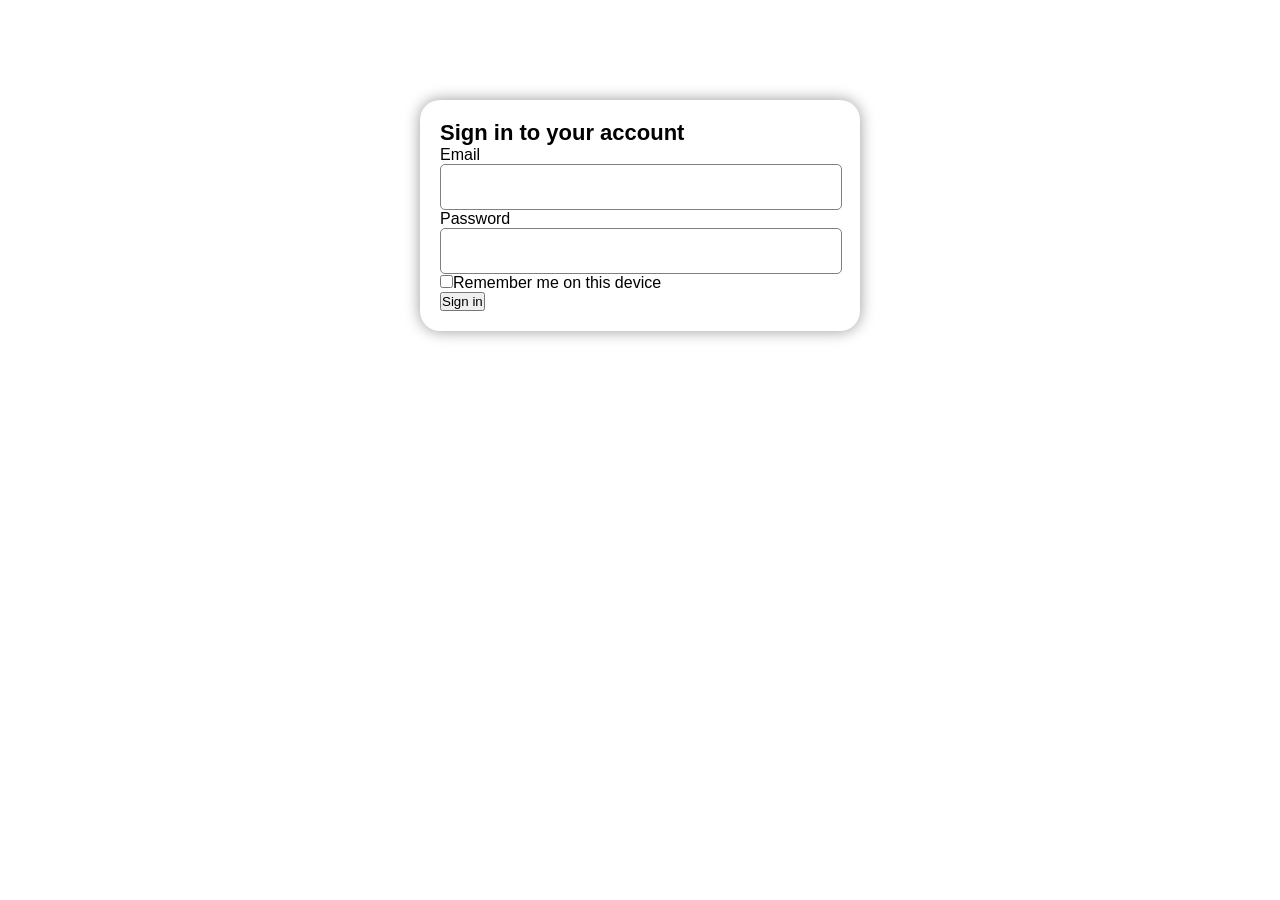
==== index.html @ aa77160c "Add files via upload" ====
<!DOCTYPE html>
<html lang="en-US">
	<head>
		<meta charset="utf-8">
		<title>Stripe Login</title>
		<link rel="stylesheet" href="style.css">
	</head>
	<body>
		
		<div class="zunanji">
			<div class="okno">
				<h1>Sign in to your account</h1>
				<form action="" method="GET">
					<p>Email</p>
					<input type="email" name="email"></input>
					<p>Password</p>
					<input type="password" name="password"></input><br>
					<input type="checkbox" name="remember">Remember me on this device</input><br>
					<input type="submit" value="Sign in"></input>
				</form>
			</div>
		</div>
	
	</body>
</html>
---- style.css ----
*{
	margin: 0;
	padding: 0;
}

body{
	font-family: "Google Sans", arial, sans-serif;
}

h1{
	font-size: 22px;
}

.zunanji{
	width: 100%;
}

.okno{
	display: block;
	width: 400px;
	background-color: white;
	box-shadow: 0 0 15px rgba(0,0,0,0.4);
	margin: 100px auto;
	border-radius: 20px;
	padding: 20px;
}

input[type=text], input[type=password], input[type=email]{
	font-size: 20px;
	height: 40px;
	width: 90%;
	padding:2px 20px;
	border: 1px solid gray;
	border-radius: 5px;
}
input[type=text]:focus, input[type=password]:focus, input[type=email]:focus{
	outline: none;
	border: 2px solid purple;
}
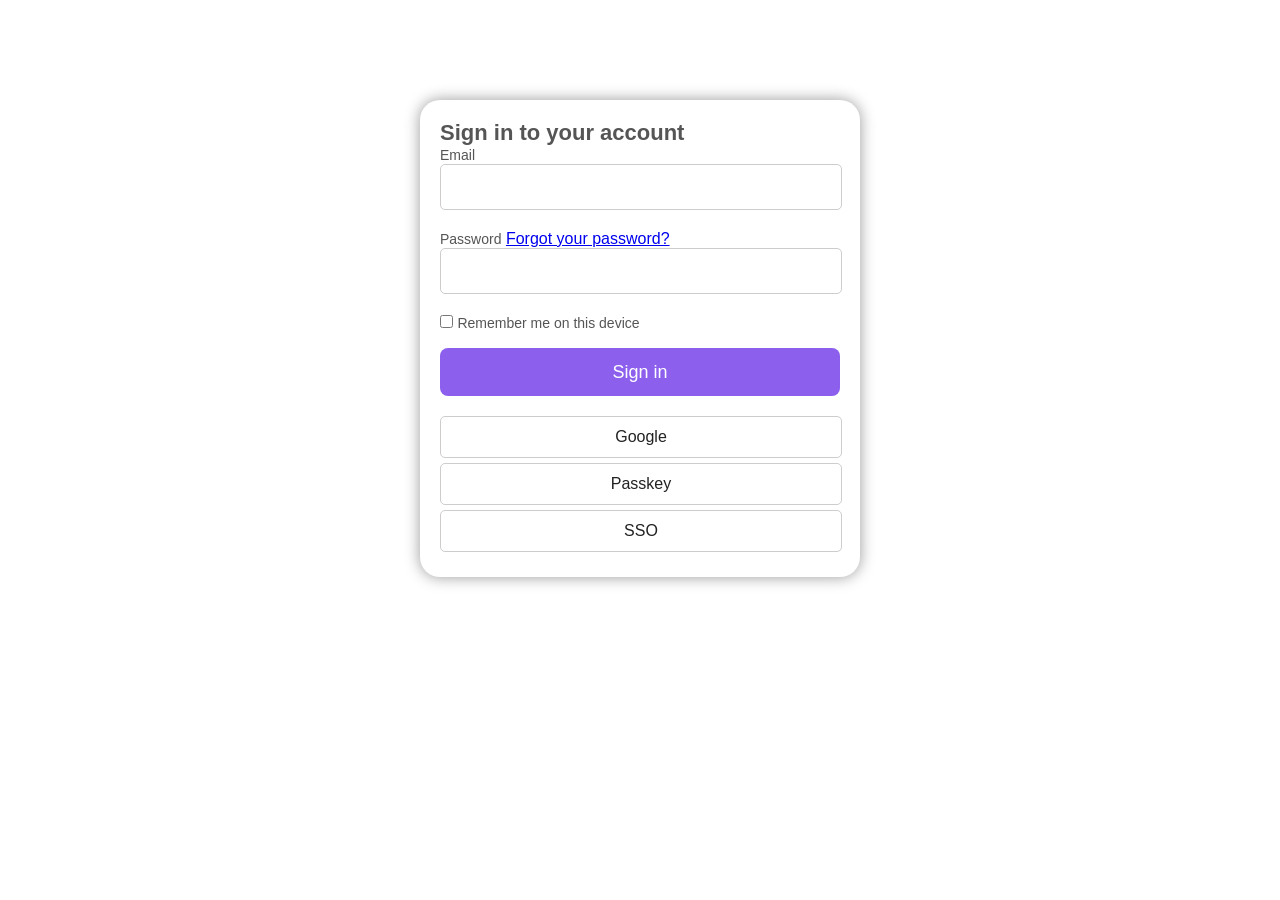
==== commit 59b69e39: "Add files via upload" ====
--- a/index.html
+++ b/index.html
@@ -6,17 +6,23 @@
 		<link rel="stylesheet" href="style.css">
 	</head>
 	<body>
-		
 		<div class="zunanji">
 			<div class="okno">
 				<h1>Sign in to your account</h1>
 				<form action="" method="GET">
-					<p>Email</p>
-					<input type="email" name="email"></input>
-					<p>Password</p>
-					<input type="password" name="password"></input><br>
-					<input type="checkbox" name="remember">Remember me on this device</input><br>
+					<label for="email">Email</label>
+					<input type="email" name="email" id="email"></input>
+					<label for="password">Password</label>
+					<a href="#">Forgot your password?</a>
+					<input type="password" name="password" id="password"></input><br>
+					<input type="checkbox" name="remember" id="checkbox">
+						<label for="checkbox">Remember me on this device</label>
+					</input><br>
 					<input type="submit" value="Sign in"></input>
+					
+					<a href="#" class="otherSignin">Google</a>
+					<a href="#" class="otherSignin">Passkey</a>
+					<a href="#" class="otherSignin">SSO</a>
 				</form>
 			</div>
 		</div>
--- a/style.css
+++ b/style.css
@@ -9,6 +9,7 @@
 
 h1{
 	font-size: 22px;
+	color: #555555;
 }
 
 .zunanji{
@@ -25,15 +26,55 @@
 	padding: 20px;
 }
 
+
+label{
+	font-size: 14px;
+	font-style: bold;
+	color: #555555;
+}
+label:hover{
+	color: #111111;
+}
+
 input[type=text], input[type=password], input[type=email]{
 	font-size: 20px;
 	height: 40px;
 	width: 90%;
 	padding:2px 20px;
-	border: 1px solid gray;
+	border: 1px solid #cfcccc;
 	border-radius: 5px;
+	margin-bottom: 20px;
 }
 input[type=text]:focus, input[type=password]:focus, input[type=email]:focus{
 	outline: none;
 	border: 2px solid purple;
 }
+
+input[type=checkbox]{
+	margin-bottom: 20px;
+}
+
+input[type=submit]{
+	background-color: #8c5fed;
+	color: white;
+	font-size: 18px;
+	width: 100%;
+	height: 48px;
+	padding: 2px 20px;
+	border: none;
+	border-radius: 8px;
+	margin-bottom: 20px;
+}
+
+.otherSignin{
+	display: block;
+	text-decoration: none;
+	color: #222222;
+	width: 100%;
+	border: 1px solid #cfcccc;
+	height: 40px;
+	line-height: 40px;
+	text-align: center;
+	border-radius: 5px;
+	margin-bottom: 5px;
+}
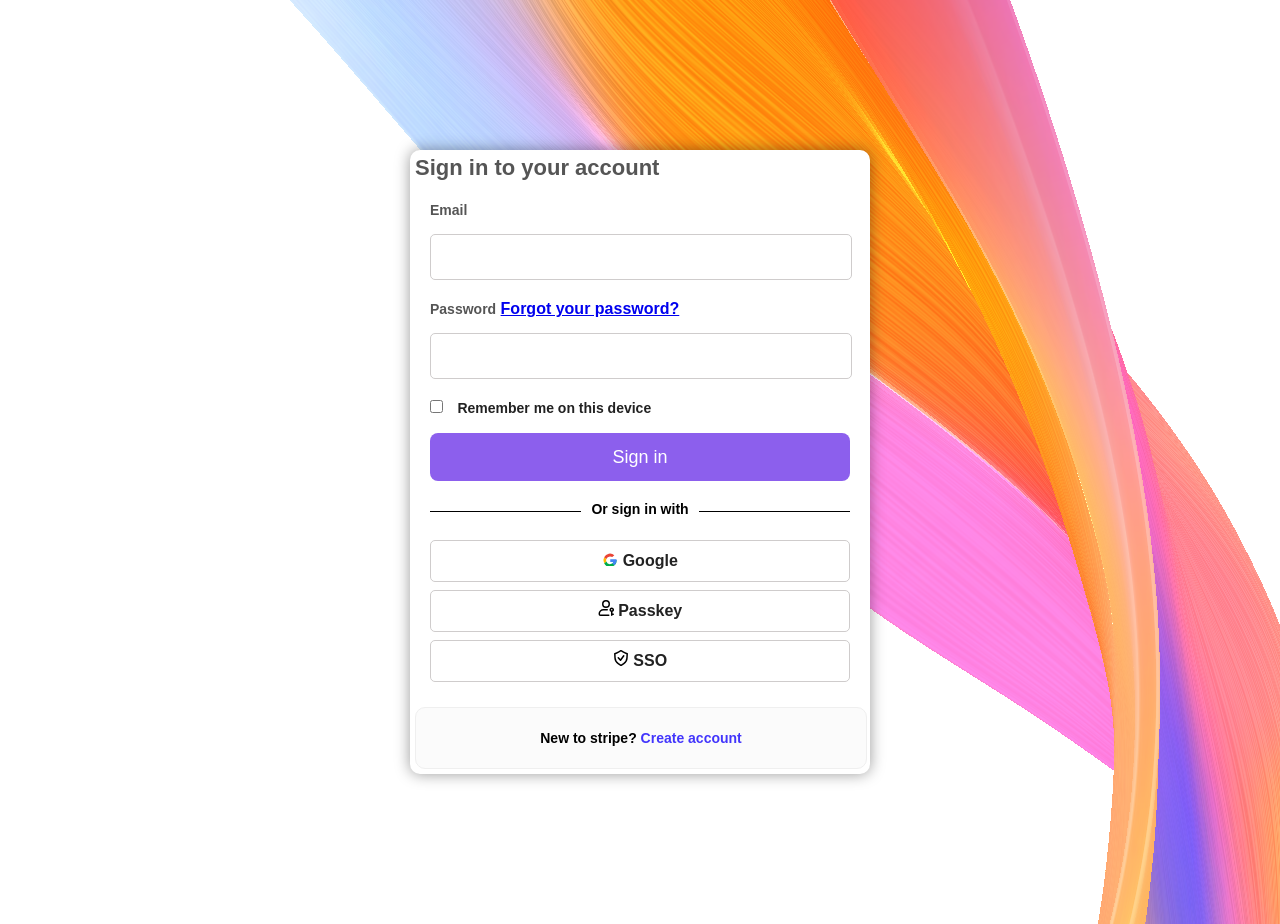
==== commit e88a1f43: "Add files via upload" ====
--- a/index.html
+++ b/index.html
@@ -11,19 +11,28 @@
 				<h1>Sign in to your account</h1>
 				<form action="" method="GET">
 					<label for="email">Email</label>
-					<input type="email" name="email" id="email"></input>
+					<input type="email" name="email" id="email" required></input>
 					<label for="password">Password</label>
-					<a href="#">Forgot your password?</a>
-					<input type="password" name="password" id="password"></input><br>
-					<input type="checkbox" name="remember" id="checkbox">
-						<label for="checkbox">Remember me on this device</label>
+					<a href="#" id="forgotPassword">Forgot your password?</a>
+					<input type="password" name="password" id="password" required></input><br>
+					<input type="checkbox" name="remember" id="remember">
+						<label for="remember" id="rememberLabel">Remember me on this device</label>
 					</input><br>
-					<input type="submit" value="Sign in"></input>
+					<input type="submit" value="Sign in" id="signin"></input>
+					<div id="signinWithText">
+						<div></div>
+						<p>Or sign in with</p>
+					</div>
+					<a href="#" class="otherSignin"><img src="images/google-logo.svg"> Google</a>
+					<a href="#" class="otherSignin">
+						<svg aria-hidden="true" width="16" height="16" viewBox="0 0 16 16" xmlns="http://www.w3.org/2000/svg"><path fill-rule="evenodd" clip-rule="evenodd" d="M8 8a4 4 0 1 0 0-8 4 4 0 0 0 0 8Zm0-1.5a2.5 2.5 0 1 0 0-5 2.5 2.5 0 0 0 0 5Zm5.75 1a2.25 2.25 0 0 0-.75 4.372v3.378a.75.75 0 0 0 1.5 0V15h.75a.75.75 0 0 0 0-1.5h-.75v-1.628a2.251 2.251 0 0 0-.75-4.372ZM13 9.75a.75.75 0 1 1 1.5 0 .75.75 0 0 1-1.5 0Z"></path><path d="M.5 14a5 5 0 0 1 5-5h3.75a.75.75 0 0 1 0 1.5H5.5A3.5 3.5 0 0 0 2 14a.5.5 0 0 0 .5.5h8.25a.75.75 0 0 1 0 1.5H2.5a2 2 0 0 1-2-2Z"></path></svg> Passkey</a>
+					<a href="#" class="otherSignin">
+						<svg aria-hidden="true" width="16" height="16" viewBox="0 0 16 16" xmlns="http://www.w3.org/2000/svg"><path d="M11.358 6.19a.75.75 0 0 0-1.216-.88L7.436 9.059l-1.629-1.81a.75.75 0 0 0-1.114 1.004l2.25 2.5a.75.75 0 0 0 1.165-.063l3.25-4.5Z"></path><path fill-rule="evenodd" clip-rule="evenodd" d="m4.828 14.219 2.256 1.504a1.652 1.652 0 0 0 1.832 0l2.256-1.504a8 8 0 0 0 3.55-6.213l.249-4.478c.016-.287-.212-.53-.494-.582C12.747 2.622 9.968.936 8.919.27A1.717 1.717 0 0 0 8 0c-.326 0-.644.096-.92.271-1.048.666-3.826 2.35-5.557 2.675-.282.053-.51.295-.494.582l.25 4.478a8 8 0 0 0 3.55 6.213ZM2.776 7.923 2.57 4.226c.905-.28 1.867-.734 2.683-1.16a37.88 37.88 0 0 0 2.631-1.528A.22.22 0 0 1 8 1.5c.03 0 .07.009.116.038.542.344 1.538.956 2.631 1.528.816.426 1.778.88 2.683 1.16l-.206 3.697a6.5 6.5 0 0 1-2.884 5.048l-2.256 1.504a.151.151 0 0 1-.168 0L5.66 12.97a6.5 6.5 0 0 1-2.884-5.048Z"></path></svg> SSO</a>
 					
-					<a href="#" class="otherSignin">Google</a>
-					<a href="#" class="otherSignin">Passkey</a>
-					<a href="#" class="otherSignin">SSO</a>
 				</form>
+				<div id="createAccount">
+					New to stripe? <a href="#">Create account</a>
+				</div>
 			</div>
 		</div>
 	
--- a/style.css
+++ b/style.css
@@ -4,26 +4,31 @@
 }
 
 body{
-	font-family: "Google Sans", arial, sans-serif;
+	font-family: -apple-system,BlinkMacSystemFont,"Segoe UI",Roboto,Helvetica Neue,Ubuntu,sans-serif;
+	background-image: url("images/background.png");
+	background-position: 40%;
+	background-repeat: no-repeat;
+	font-weight: 600;
 }
 
 h1{
 	font-size: 22px;
 	color: #555555;
+	margin-bottom: 20px;
 }
 
 .zunanji{
 	width: 100%;
+	
 }
 
 .okno{
-	display: block;
-	width: 400px;
+	width: 450px;
 	background-color: white;
 	box-shadow: 0 0 15px rgba(0,0,0,0.4);
-	margin: 100px auto;
-	border-radius: 20px;
-	padding: 20px;
+	margin: 150px auto;
+	border-radius: 10px;
+	padding: 5px;
 }
 
 
@@ -31,50 +36,104 @@
 	font-size: 14px;
 	font-style: bold;
 	color: #555555;
+	margin-left: 15px;
 }
 label:hover{
 	color: #111111;
+	cursor: pointer;
+}
+#rememberLabel{
+	margin-left: -5px;
+	color: #222222;
+}
+#rememberLabel:hover{
+	cursor: default;
+	color: #222222;
 }
 
-input[type=text], input[type=password], input[type=email]{
+
+#email, #password{
 	font-size: 20px;
 	height: 40px;
-	width: 90%;
-	padding:2px 20px;
+	width: calc(100% - 50px); /*margin: 2x20px + padding 2x10px*/
+	padding:2px 10px;
 	border: 1px solid #cfcccc;
 	border-radius: 5px;
-	margin-bottom: 20px;
+	margin: 15px 15px 20px;
 }
-input[type=text]:focus, input[type=password]:focus, input[type=email]:focus{
-	outline: none;
-	border: 2px solid purple;
+#email:focus, #password:focus{
+	outline: 2px solid purple; 
+	border: 1px solid black;
 }
 
-input[type=checkbox]{
-	margin-bottom: 20px;
+#remember{
+	margin: 0 15px 20px;
 }
 
-input[type=submit]{
+#signin{
 	background-color: #8c5fed;
 	color: white;
 	font-size: 18px;
-	width: 100%;
+	width: calc(100% - 30px);
 	height: 48px;
 	padding: 2px 20px;
 	border: none;
 	border-radius: 8px;
-	margin-bottom: 20px;
+	margin: 0 15px 20px;
+}
+
+#signinWithText{
+	display: flex;
+	justify-content: center;
+	align-content: top;
+	margin: 0 15px 28px;
+	text-align: center;
+}
+#signinWithText p{
+	display: block;
+	background-color: white;
+	padding: 0 10px;
+	z-index: 1;
+	position: fixed;
+	font-size: 14px;
+}
+#signinWithText div{
+	border-bottom: 1px solid black;
+	width: 100%;
+	height: 10px;
 }
 
 .otherSignin{
 	display: block;
 	text-decoration: none;
 	color: #222222;
-	width: 100%;
+	/*width: calc(100% - 30px);*/
 	border: 1px solid #cfcccc;
 	height: 40px;
 	line-height: 40px;
 	text-align: center;
 	border-radius: 5px;
-	margin-bottom: 5px;
+	margin: 0 15px 8px;
 }
+.otherSignin:hover{
+	border: 1px solid #4235fc;
+}
+
+#createAccount{
+	width: 100%;
+	border: 1px solid #efefef;
+	border-radius: 10px;
+	height: 60px;
+	background-color: #fbfbfb;
+	align-content: center;
+	text-align: center;
+	font-size: 14px;
+	margin-top: 25px;
+}
+#createAccount a{
+	text-decoration: none;
+	color: #4235fc;
+}
+#createAccount a:hover{
+	text-decoration: underline;
+}
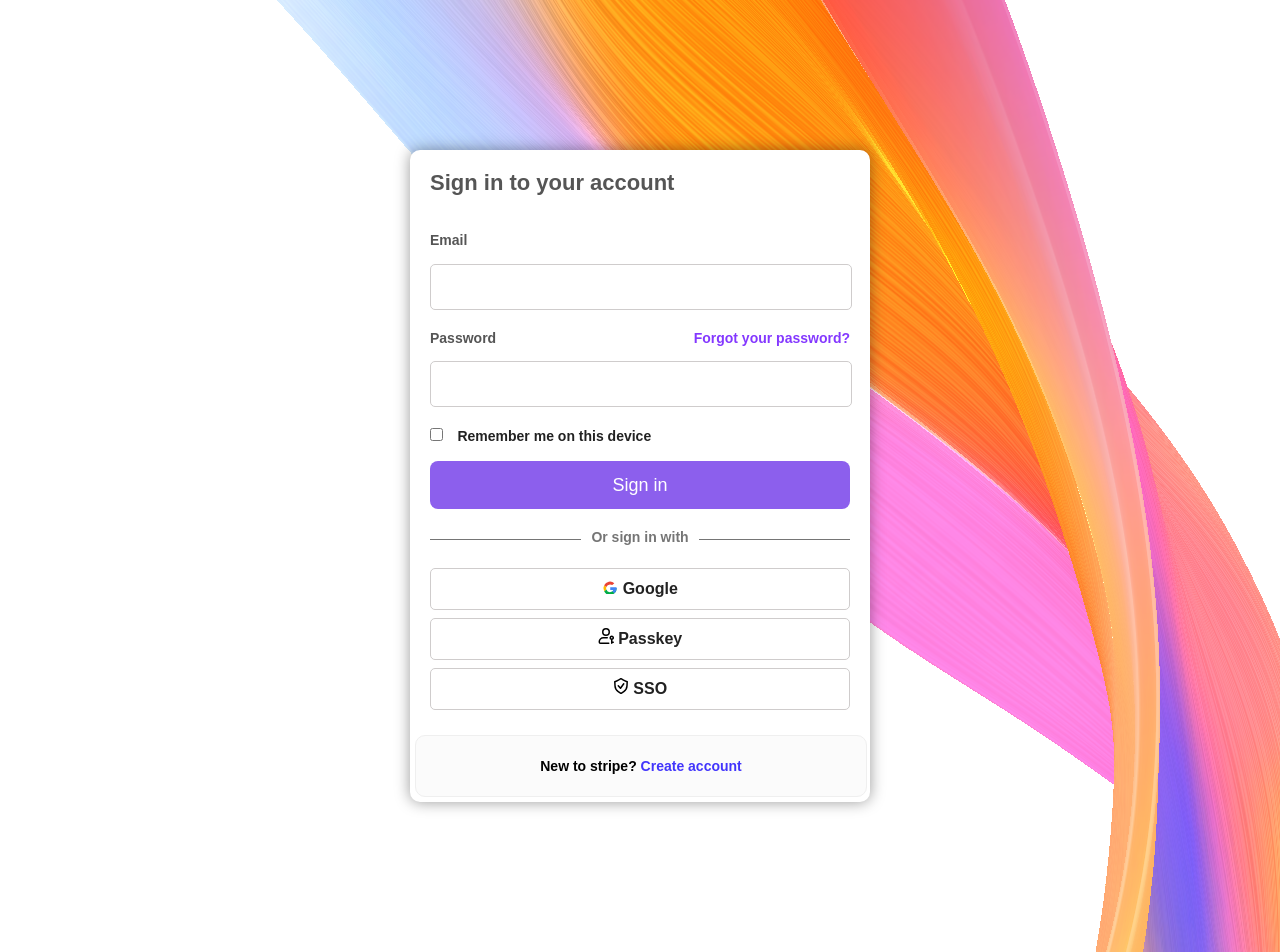
==== commit ccb3e3e4: "Add files via upload" ====
--- a/index.html
+++ b/index.html
@@ -3,7 +3,7 @@
 	<head>
 		<meta charset="utf-8">
 		<title>Stripe Login</title>
-		<link rel="stylesheet" href="style.css">
+		<link rel="stylesheet" href="css/style.css">
 	</head>
 	<body>
 		<div class="zunanji">
@@ -12,8 +12,10 @@
 				<form action="" method="GET">
 					<label for="email">Email</label>
 					<input type="email" name="email" id="email" required></input>
-					<label for="password">Password</label>
-					<a href="#" id="forgotPassword">Forgot your password?</a>
+					<div id="passwordText">
+						<label for="password">Password</label>
+						<a href="#" id="forgotPassword">Forgot your password?</a>
+					</div>
 					<input type="password" name="password" id="password" required></input><br>
 					<input type="checkbox" name="remember" id="remember">
 						<label for="remember" id="rememberLabel">Remember me on this device</label>
--- a/css/style.css
+++ b/css/style.css
@@ -0,0 +1,159 @@
+*{
+	margin: 0;
+	padding: 0;
+}
+
+body{
+	font-family: -apple-system,BlinkMacSystemFont,"Segoe UI",Roboto,Helvetica Neue,Ubuntu,sans-serif;
+	background-image: url("../images/background.png");
+	background-position: 40%;
+	background-repeat: no-repeat;
+	font-weight: 600;
+}
+
+h1{
+	font-size: 22px;
+	color: #555555;
+	margin-bottom: 20px;
+	padding: 15px;
+}
+
+.zunanji{
+	width: 100%;
+	
+}
+
+.okno{
+	width: 450px;
+	background-color: white;
+	box-shadow: 0 0 15px rgba(0,0,0,0.4);
+	margin: 150px auto;
+	border-radius: 10px;
+	padding: 5px;
+}
+
+
+label{
+	font-size: 14px;
+	font-style: bold;
+	color: #555555;
+	margin-left: 15px;
+}
+label:hover{
+	color: #111111;
+	cursor: pointer;
+}
+#rememberLabel{
+	margin-left: -5px;
+	color: #222222;
+}
+#rememberLabel:hover{
+	cursor: default;
+	color: #222222;
+}
+
+
+#email, #password{
+	font-size: 20px;
+	height: 40px;
+	width: calc(100% - 50px); /*margin: 2x20px + padding 2x10px*/
+	padding:2px 10px;
+	border: 1px solid #cfcccc;
+	border-radius: 5px;
+	margin: 15px 15px 20px;
+	outline-color: white;
+}
+#email:focus, #password:focus{
+	outline: 3px solid #d6c7fc; 
+	border: 1px solid #bc8cff;
+	transition: outline 0.5s, border 0.5s;
+}
+
+#passwordText{
+	display: flex;
+	justify-content: space-between;
+}
+#forgotPassword{
+	padding: 0 15px;
+	text-decoration: none;
+	font-size: 14px;
+	color: #8438ff;
+}
+#forgotPassword:hover{
+	color: black;
+}
+
+#remember{
+	margin: 0 15px 20px;
+}
+
+#signin{
+	background-color: #8c5fed;
+	color: white;
+	font-size: 18px;
+	width: calc(100% - 30px);
+	height: 48px;
+	padding: 2px 20px;
+	border: none;
+	border-radius: 8px;
+	margin: 0 15px 20px;
+}
+
+#signinWithText{
+	display: flex;
+	justify-content: center;
+	align-content: top;
+	margin: 0 15px 28px;
+	text-align: center;
+}
+#signinWithText p{
+	display: block;
+	background-color: white;
+	padding: 0 10px;
+	z-index: 1;
+	position: fixed;
+	font-size: 14px;
+	color: #757575;
+}
+#signinWithText div{
+	border-bottom: 1px solid #757575;
+	width: 100%;
+	height: 10px;
+}
+
+.otherSignin{
+	display: block;
+	text-decoration: none;
+	color: #222222;
+	/*width: calc(100% - 30px);*/
+	border: 1px solid #cfcccc;
+	height: 40px;
+	line-height: 40px;
+	text-align: center;
+	border-radius: 5px;
+	margin: 0 15px 8px;
+	transition: border 0.2s;
+}
+.otherSignin:hover{
+	border: 1px solid #4235fc;
+	transition: border 0.5s;
+}
+
+#createAccount{
+	width: 100%;
+	border: 1px solid #efefef;
+	border-radius: 10px;
+	height: 60px;
+	background-color: #fbfbfb;
+	align-content: center;
+	text-align: center;
+	font-size: 14px;
+	margin-top: 25px;
+}
+#createAccount a{
+	text-decoration: none;
+	color: #4235fc;
+}
+#createAccount a:hover{
+	text-decoration: underline;
+}
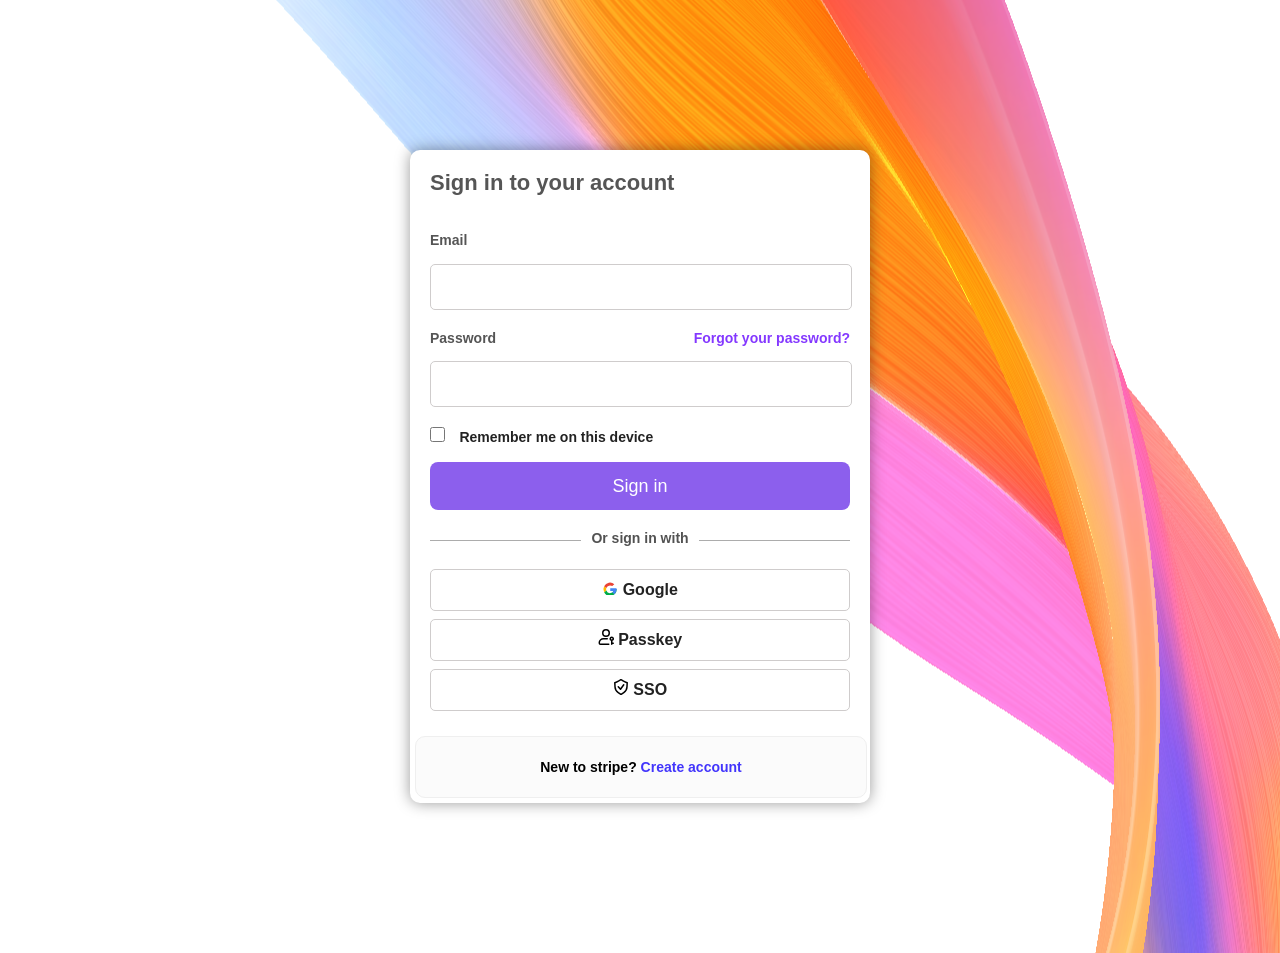
==== commit 5c23b014: "Add files via upload" ====
--- a/index.html
+++ b/index.html
@@ -27,9 +27,9 @@
 					</div>
 					<a href="#" class="otherSignin"><img src="images/google-logo.svg"> Google</a>
 					<a href="#" class="otherSignin">
-						<svg aria-hidden="true" width="16" height="16" viewBox="0 0 16 16" xmlns="http://www.w3.org/2000/svg"><path fill-rule="evenodd" clip-rule="evenodd" d="M8 8a4 4 0 1 0 0-8 4 4 0 0 0 0 8Zm0-1.5a2.5 2.5 0 1 0 0-5 2.5 2.5 0 0 0 0 5Zm5.75 1a2.25 2.25 0 0 0-.75 4.372v3.378a.75.75 0 0 0 1.5 0V15h.75a.75.75 0 0 0 0-1.5h-.75v-1.628a2.251 2.251 0 0 0-.75-4.372ZM13 9.75a.75.75 0 1 1 1.5 0 .75.75 0 0 1-1.5 0Z"></path><path d="M.5 14a5 5 0 0 1 5-5h3.75a.75.75 0 0 1 0 1.5H5.5A3.5 3.5 0 0 0 2 14a.5.5 0 0 0 .5.5h8.25a.75.75 0 0 1 0 1.5H2.5a2 2 0 0 1-2-2Z"></path></svg> Passkey</a>
+						<svg class="otherSignInIcon" aria-hidden="true" width="16" height="16" viewBox="0 0 16 16" xmlns="http://www.w3.org/2000/svg"><path fill-rule="evenodd" clip-rule="evenodd" d="M8 8a4 4 0 1 0 0-8 4 4 0 0 0 0 8Zm0-1.5a2.5 2.5 0 1 0 0-5 2.5 2.5 0 0 0 0 5Zm5.75 1a2.25 2.25 0 0 0-.75 4.372v3.378a.75.75 0 0 0 1.5 0V15h.75a.75.75 0 0 0 0-1.5h-.75v-1.628a2.251 2.251 0 0 0-.75-4.372ZM13 9.75a.75.75 0 1 1 1.5 0 .75.75 0 0 1-1.5 0Z"></path><path d="M.5 14a5 5 0 0 1 5-5h3.75a.75.75 0 0 1 0 1.5H5.5A3.5 3.5 0 0 0 2 14a.5.5 0 0 0 .5.5h8.25a.75.75 0 0 1 0 1.5H2.5a2 2 0 0 1-2-2Z"></path></svg> Passkey</a>
 					<a href="#" class="otherSignin">
-						<svg aria-hidden="true" width="16" height="16" viewBox="0 0 16 16" xmlns="http://www.w3.org/2000/svg"><path d="M11.358 6.19a.75.75 0 0 0-1.216-.88L7.436 9.059l-1.629-1.81a.75.75 0 0 0-1.114 1.004l2.25 2.5a.75.75 0 0 0 1.165-.063l3.25-4.5Z"></path><path fill-rule="evenodd" clip-rule="evenodd" d="m4.828 14.219 2.256 1.504a1.652 1.652 0 0 0 1.832 0l2.256-1.504a8 8 0 0 0 3.55-6.213l.249-4.478c.016-.287-.212-.53-.494-.582C12.747 2.622 9.968.936 8.919.27A1.717 1.717 0 0 0 8 0c-.326 0-.644.096-.92.271-1.048.666-3.826 2.35-5.557 2.675-.282.053-.51.295-.494.582l.25 4.478a8 8 0 0 0 3.55 6.213ZM2.776 7.923 2.57 4.226c.905-.28 1.867-.734 2.683-1.16a37.88 37.88 0 0 0 2.631-1.528A.22.22 0 0 1 8 1.5c.03 0 .07.009.116.038.542.344 1.538.956 2.631 1.528.816.426 1.778.88 2.683 1.16l-.206 3.697a6.5 6.5 0 0 1-2.884 5.048l-2.256 1.504a.151.151 0 0 1-.168 0L5.66 12.97a6.5 6.5 0 0 1-2.884-5.048Z"></path></svg> SSO</a>
+						<svg class="otherSignInIcon" aria-hidden="true" width="16" height="16" viewBox="0 0 16 16" xmlns="http://www.w3.org/2000/svg"><path d="M11.358 6.19a.75.75 0 0 0-1.216-.88L7.436 9.059l-1.629-1.81a.75.75 0 0 0-1.114 1.004l2.25 2.5a.75.75 0 0 0 1.165-.063l3.25-4.5Z"></path><path fill-rule="evenodd" clip-rule="evenodd" d="m4.828 14.219 2.256 1.504a1.652 1.652 0 0 0 1.832 0l2.256-1.504a8 8 0 0 0 3.55-6.213l.249-4.478c.016-.287-.212-.53-.494-.582C12.747 2.622 9.968.936 8.919.27A1.717 1.717 0 0 0 8 0c-.326 0-.644.096-.92.271-1.048.666-3.826 2.35-5.557 2.675-.282.053-.51.295-.494.582l.25 4.478a8 8 0 0 0 3.55 6.213ZM2.776 7.923 2.57 4.226c.905-.28 1.867-.734 2.683-1.16a37.88 37.88 0 0 0 2.631-1.528A.22.22 0 0 1 8 1.5c.03 0 .07.009.116.038.542.344 1.538.956 2.631 1.528.816.426 1.778.88 2.683 1.16l-.206 3.697a6.5 6.5 0 0 1-2.884 5.048l-2.256 1.504a.151.151 0 0 1-.168 0L5.66 12.97a6.5 6.5 0 0 1-2.884-5.048Z"></path></svg> SSO</a>
 					
 				</form>
 				<div id="createAccount">
--- a/css/style.css
+++ b/css/style.css
@@ -85,6 +85,8 @@
 
 #remember{
 	margin: 0 15px 20px;
+	width: 15px;
+	height: 15px;
 }
 
 #signin{
@@ -113,10 +115,10 @@
 	z-index: 1;
 	position: fixed;
 	font-size: 14px;
-	color: #757575;
+	color: #525252;
 }
 #signinWithText div{
-	border-bottom: 1px solid #757575;
+	border-bottom: 1px solid #acacac;
 	width: 100%;
 	height: 10px;
 }
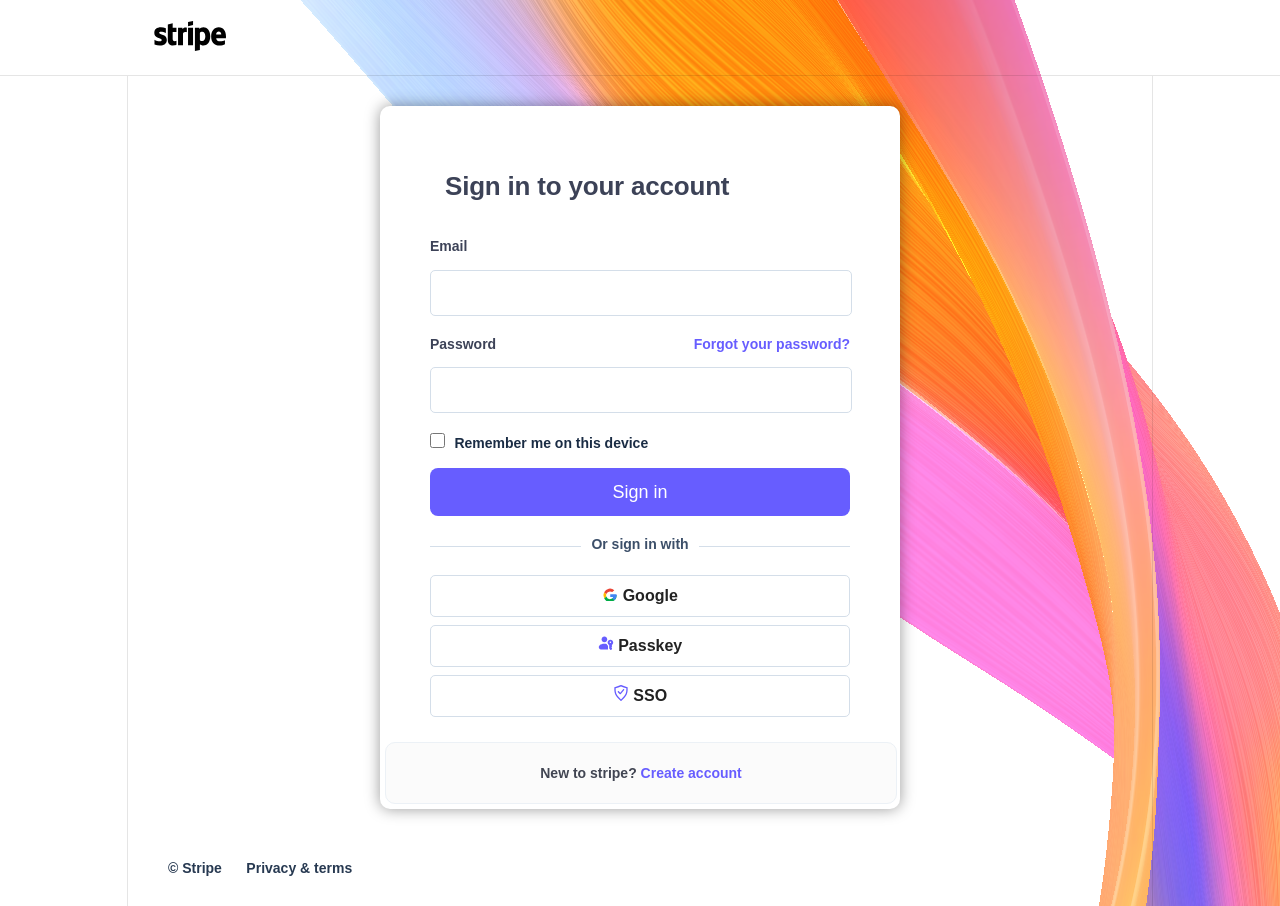
==== commit 4f113e59: "Add files via upload" ====
--- a/index.html
+++ b/index.html
@@ -3,9 +3,13 @@
 	<head>
 		<meta charset="utf-8">
 		<title>Stripe Login</title>
+		<link rel="icon" type="image/x-icon" href="images/favicon.png">
 		<link rel="stylesheet" href="css/style.css">
 	</head>
 	<body>
+		<header>
+			<img src="images/stripe-logo.svg" height="30px">
+		</header>
 		<div class="zunanji">
 			<div class="okno">
 				<h1>Sign in to your account</h1>
@@ -27,16 +31,21 @@
 					</div>
 					<a href="#" class="otherSignin"><img src="images/google-logo.svg"> Google</a>
 					<a href="#" class="otherSignin">
-						<svg class="otherSignInIcon" aria-hidden="true" width="16" height="16" viewBox="0 0 16 16" xmlns="http://www.w3.org/2000/svg"><path fill-rule="evenodd" clip-rule="evenodd" d="M8 8a4 4 0 1 0 0-8 4 4 0 0 0 0 8Zm0-1.5a2.5 2.5 0 1 0 0-5 2.5 2.5 0 0 0 0 5Zm5.75 1a2.25 2.25 0 0 0-.75 4.372v3.378a.75.75 0 0 0 1.5 0V15h.75a.75.75 0 0 0 0-1.5h-.75v-1.628a2.251 2.251 0 0 0-.75-4.372ZM13 9.75a.75.75 0 1 1 1.5 0 .75.75 0 0 1-1.5 0Z"></path><path d="M.5 14a5 5 0 0 1 5-5h3.75a.75.75 0 0 1 0 1.5H5.5A3.5 3.5 0 0 0 2 14a.5.5 0 0 0 .5.5h8.25a.75.75 0 0 1 0 1.5H2.5a2 2 0 0 1-2-2Z"></path></svg> Passkey</a>
+						<img src="images/passkey-logo.svg" height="16px"> Passkey</a>
 					<a href="#" class="otherSignin">
-						<svg class="otherSignInIcon" aria-hidden="true" width="16" height="16" viewBox="0 0 16 16" xmlns="http://www.w3.org/2000/svg"><path d="M11.358 6.19a.75.75 0 0 0-1.216-.88L7.436 9.059l-1.629-1.81a.75.75 0 0 0-1.114 1.004l2.25 2.5a.75.75 0 0 0 1.165-.063l3.25-4.5Z"></path><path fill-rule="evenodd" clip-rule="evenodd" d="m4.828 14.219 2.256 1.504a1.652 1.652 0 0 0 1.832 0l2.256-1.504a8 8 0 0 0 3.55-6.213l.249-4.478c.016-.287-.212-.53-.494-.582C12.747 2.622 9.968.936 8.919.27A1.717 1.717 0 0 0 8 0c-.326 0-.644.096-.92.271-1.048.666-3.826 2.35-5.557 2.675-.282.053-.51.295-.494.582l.25 4.478a8 8 0 0 0 3.55 6.213ZM2.776 7.923 2.57 4.226c.905-.28 1.867-.734 2.683-1.16a37.88 37.88 0 0 0 2.631-1.528A.22.22 0 0 1 8 1.5c.03 0 .07.009.116.038.542.344 1.538.956 2.631 1.528.816.426 1.778.88 2.683 1.16l-.206 3.697a6.5 6.5 0 0 1-2.884 5.048l-2.256 1.504a.151.151 0 0 1-.168 0L5.66 12.97a6.5 6.5 0 0 1-2.884-5.048Z"></path></svg> SSO</a>
+						<img src="images/sso-logo.svg" height="16px"> SSO</a>
 					
 				</form>
 				<div id="createAccount">
-					New to stripe? <a href="#">Create account</a>
+					New to stripe? <a href="registration.html">Create account</a>
 				</div>
 			</div>
+			
+			<footer>
+				<a href="#">&#169 Stripe</a>
+				<a href="#">Privacy &amp terms</a>
+			</footer>
+			
 		</div>
-	
 	</body>
 </html>
--- a/css/style.css
+++ b/css/style.css
@@ -1,51 +1,75 @@
+/*#675dff*/
+/* d4dee9 */
+/* 3c4257 */
+
 *{
 	margin: 0;
 	padding: 0;
 }
 
 body{
-	font-family: -apple-system,BlinkMacSystemFont,"Segoe UI",Roboto,Helvetica Neue,Ubuntu,sans-serif;
+	font-family: "Segoe UI",Roboto,"Helvetica Neue",Ubuntu,sans-serif;
 	background-image: url("../images/background.png");
 	background-position: 40%;
+	background-attachment: fixed;
 	background-repeat: no-repeat;
 	font-weight: 600;
+	width: 100%;
+}
+
+header{
+	border-bottom: 1px solid rgba(0,0,0,0.1);
+	height: 75px;
+	margin: 0;
+	align-content: center;
+	padding-left: 12%;
+}
+.headericon{
+	height: 30px;
 }
 
 h1{
-	font-size: 22px;
-	color: #555555;
+	font-size: 26px;
+	letter-spacing: -.2px;
+	color: #3c4257;
 	margin-bottom: 20px;
 	padding: 15px;
 }
 
 .zunanji{
-	width: 100%;
-	
+	display: flex;
+	flex-direction: column;
+	height: calc(100vh - 70px);
+	justify-content: space-between;
+	width: 80%;
+	margin: 0 auto;
+	border-left: 1px solid rgba(0,0,0,0.1);
+	border-right: 1px solid rgba(0,0,0,0.1);
 }
 
+
 .okno{
-	width: 450px;
+	width: 420px;
 	background-color: white;
 	box-shadow: 0 0 15px rgba(0,0,0,0.4);
-	margin: 150px auto;
+	margin: 30px auto;
 	border-radius: 10px;
-	padding: 5px;
+	padding: 50px 50px 5px 50px;
 }
 
 
 label{
 	font-size: 14px;
 	font-style: bold;
-	color: #555555;
-	margin-left: 15px;
+	color: #3c4257;
 }
 label:hover{
 	color: #111111;
 	cursor: pointer;
 }
 #rememberLabel{
-	margin-left: -5px;
-	color: #222222;
+	margin-left: 5px;
+	color: #1a2c44;
 }
 #rememberLabel:hover{
 	cursor: default;
@@ -53,17 +77,18 @@
 }
 
 
-#email, #password{
-	font-size: 20px;
+#email, #password, #fullname{
+	font-size: 16px;
 	height: 40px;
-	width: calc(100% - 50px); /*margin: 2x20px + padding 2x10px*/
+	width: calc(100% - 20px); /*padding - 2x10px*/
 	padding:2px 10px;
-	border: 1px solid #cfcccc;
+	border: 1px solid #d4dee9;
 	border-radius: 5px;
-	margin: 15px 15px 20px;
+	margin: 15px 0 20px;
 	outline-color: white;
+	color: #3c4257;
 }
-#email:focus, #password:focus{
+#email:focus, #password:focus, #fullname:focus{
 	outline: 3px solid #d6c7fc; 
 	border: 1px solid #bc8cff;
 	transition: outline 0.5s, border 0.5s;
@@ -74,51 +99,49 @@
 	justify-content: space-between;
 }
 #forgotPassword{
-	padding: 0 15px;
 	text-decoration: none;
 	font-size: 14px;
-	color: #8438ff;
+	color: #675dff;
 }
 #forgotPassword:hover{
 	color: black;
 }
 
 #remember{
-	margin: 0 15px 20px;
+	margin-bottom: 20px;
 	width: 15px;
 	height: 15px;
 }
 
 #signin{
-	background-color: #8c5fed;
+	background-color: #675dff;
 	color: white;
 	font-size: 18px;
-	width: calc(100% - 30px);
+	width: 100%;
 	height: 48px;
 	padding: 2px 20px;
 	border: none;
 	border-radius: 8px;
-	margin: 0 15px 20px;
+	margin-bottom: 20px;
 }
 
 #signinWithText{
 	display: flex;
 	justify-content: center;
 	align-content: top;
-	margin: 0 15px 28px;
+	margin-bottom: 28px;
 	text-align: center;
 }
 #signinWithText p{
 	display: block;
 	background-color: white;
 	padding: 0 10px;
-	z-index: 1;
-	position: fixed;
+	position: absolute;
 	font-size: 14px;
-	color: #525252;
+	color: #3c4f69;
 }
 #signinWithText div{
-	border-bottom: 1px solid #acacac;
+	border-bottom: 1px solid #d4dee9;
 	width: 100%;
 	height: 10px;
 }
@@ -127,13 +150,12 @@
 	display: block;
 	text-decoration: none;
 	color: #222222;
-	/*width: calc(100% - 30px);*/
-	border: 1px solid #cfcccc;
+	border: 1px solid #d4dee9;
 	height: 40px;
 	line-height: 40px;
 	text-align: center;
 	border-radius: 5px;
-	margin: 0 15px 8px;
+	margin-bottom: 8px;
 	transition: border 0.2s;
 }
 .otherSignin:hover{
@@ -142,20 +164,36 @@
 }
 
 #createAccount{
-	width: 100%;
-	border: 1px solid #efefef;
+	width: calc(100% + 90px);
+	border: 1px solid #ecf1f6;
 	border-radius: 10px;
 	height: 60px;
 	background-color: #fbfbfb;
+	color: #414552;
 	align-content: center;
 	text-align: center;
 	font-size: 14px;
 	margin-top: 25px;
+	margin-left: -45px;
 }
 #createAccount a{
 	text-decoration: none;
-	color: #4235fc;
+	color: #675dff;
 }
 #createAccount a:hover{
 	text-decoration: underline;
-}+}
+
+footer{
+	height:30px;
+	width: 100%;
+	margin: 0 auto;
+	padding: 20px;
+}
+footer a{
+	text-decoration: none;
+	color: #273951;
+	margin-left: 20px;
+	font-weight: 600;
+	font-size: 14px;
+}
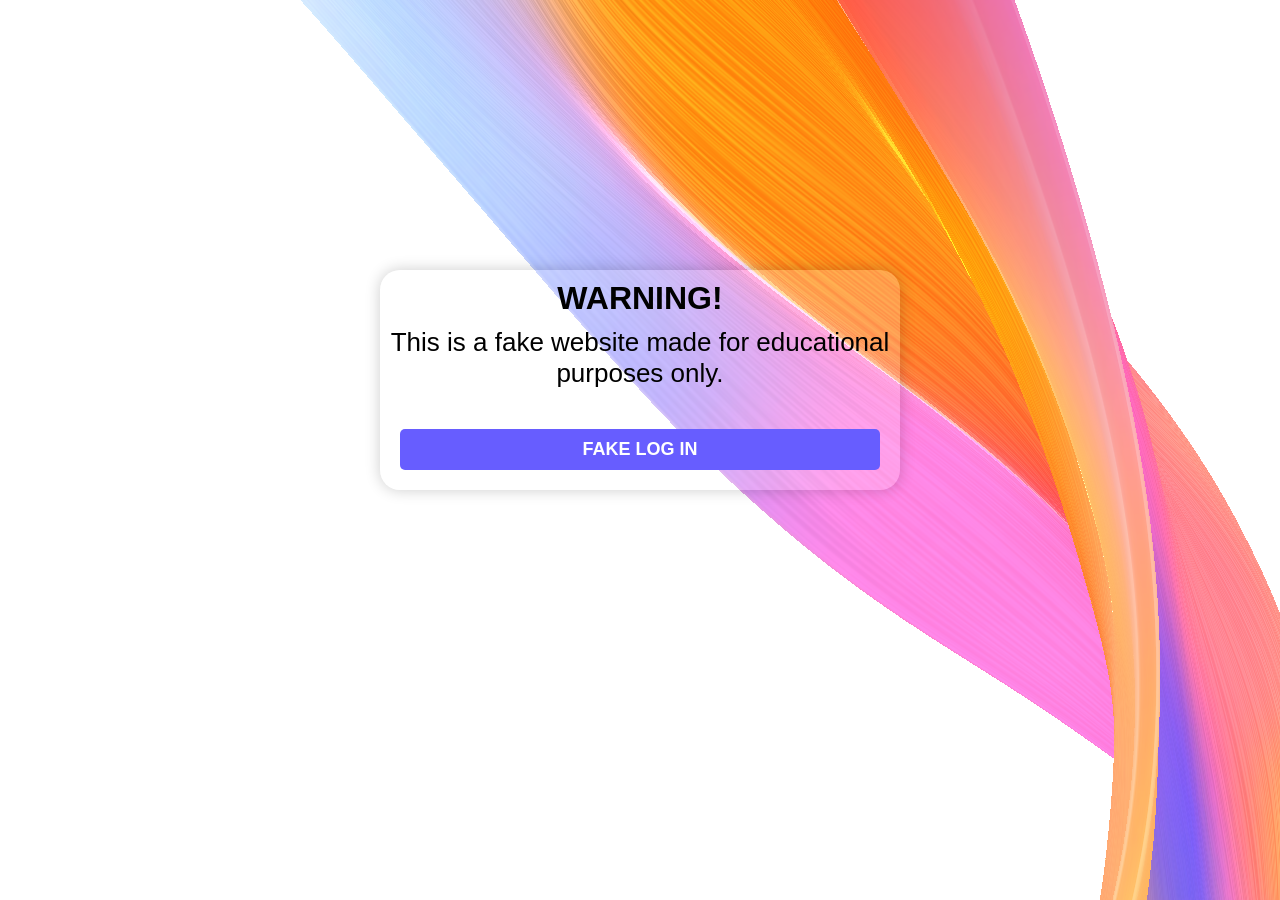
==== commit b573d558: "Add files via upload" ====
--- a/index.html
+++ b/index.html
@@ -1,51 +1,15 @@
 <!DOCTYPE html>
-<html lang="en-US">
+</html lang="en-US">
 	<head>
-		<meta charset="utf-8">
-		<title>Stripe Login</title>
-		<link rel="icon" type="image/x-icon" href="images/favicon.png">
-		<link rel="stylesheet" href="css/style.css">
+		<meta charset="uft-8">
+		<title>Intro page</title>
+		<link rel="stylesheet" href="css/intro_style.css">
 	</head>
 	<body>
-		<header>
-			<img src="images/stripe-logo.svg" height="30px">
-		</header>
-		<div class="zunanji">
-			<div class="okno">
-				<h1>Sign in to your account</h1>
-				<form action="" method="GET">
-					<label for="email">Email</label>
-					<input type="email" name="email" id="email" required></input>
-					<div id="passwordText">
-						<label for="password">Password</label>
-						<a href="#" id="forgotPassword">Forgot your password?</a>
-					</div>
-					<input type="password" name="password" id="password" required></input><br>
-					<input type="checkbox" name="remember" id="remember">
-						<label for="remember" id="rememberLabel">Remember me on this device</label>
-					</input><br>
-					<input type="submit" value="Sign in" id="signin"></input>
-					<div id="signinWithText">
-						<div></div>
-						<p>Or sign in with</p>
-					</div>
-					<a href="#" class="otherSignin"><img src="images/google-logo.svg"> Google</a>
-					<a href="#" class="otherSignin">
-						<img src="images/passkey-logo.svg" height="16px"> Passkey</a>
-					<a href="#" class="otherSignin">
-						<img src="images/sso-logo.svg" height="16px"> SSO</a>
-					
-				</form>
-				<div id="createAccount">
-					New to stripe? <a href="registration.html">Create account</a>
-				</div>
-			</div>
-			
-			<footer>
-				<a href="#">&#169 Stripe</a>
-				<a href="#">Privacy &amp terms</a>
-			</footer>
-			
+		<div id="okno">
+			<h1>WARNING!</h1>
+			<p>This is a fake website made for educational purposes only.</p>
+			<a href="login.html" id="enter">FAKE LOG IN</a>
 		</div>
 	</body>
 </html>
--- a/css/intro_style.css
+++ b/css/intro_style.css
@@ -0,0 +1,52 @@
+*{
+	margin: 0;
+	padding: 0;
+}
+
+body{
+	font-family: "Segoe UI",Roboto,"Helvetica Neue",Ubuntu,sans-serif;
+	background-image: url("../images/background.png");
+	background-position: 40%;
+	background-attachment: fixed;
+	background-repeat: no-repeat;
+	font-weight: 600;
+	width: 100%;
+}
+
+#okno{
+	background-color: rgba(255,255,255,0.2);
+	margin: 30vh auto;
+	width: 500px;
+	min-height: 100px;
+	border-radius: 20px;
+	box-shadow: 0 0 15px rgba(0,0,0,0.2);
+	padding: 10px;
+}
+h1{
+	font-size: 32px;
+	text-align: center;
+}
+p{
+	margin-top: 10px;
+	margin-bottom: 40px;
+	font-size: 26px;
+	font-weight: 500;
+	text-align: center;
+}
+
+#enter{
+	text-decoration: none;
+	display: block;
+	color: white;
+	background-color: #675dff;
+	padding: 10px;
+	border-radius: 5px;
+	text-align: center;
+	font-size: 18px;
+	transition: box-shadow 0.3s;
+	margin: 10px;
+}
+#enter:hover{
+	box-shadow: 0 0 8px rgba(0,0,0,0.5);
+	transition: box-shadow 0.3s;
+}
